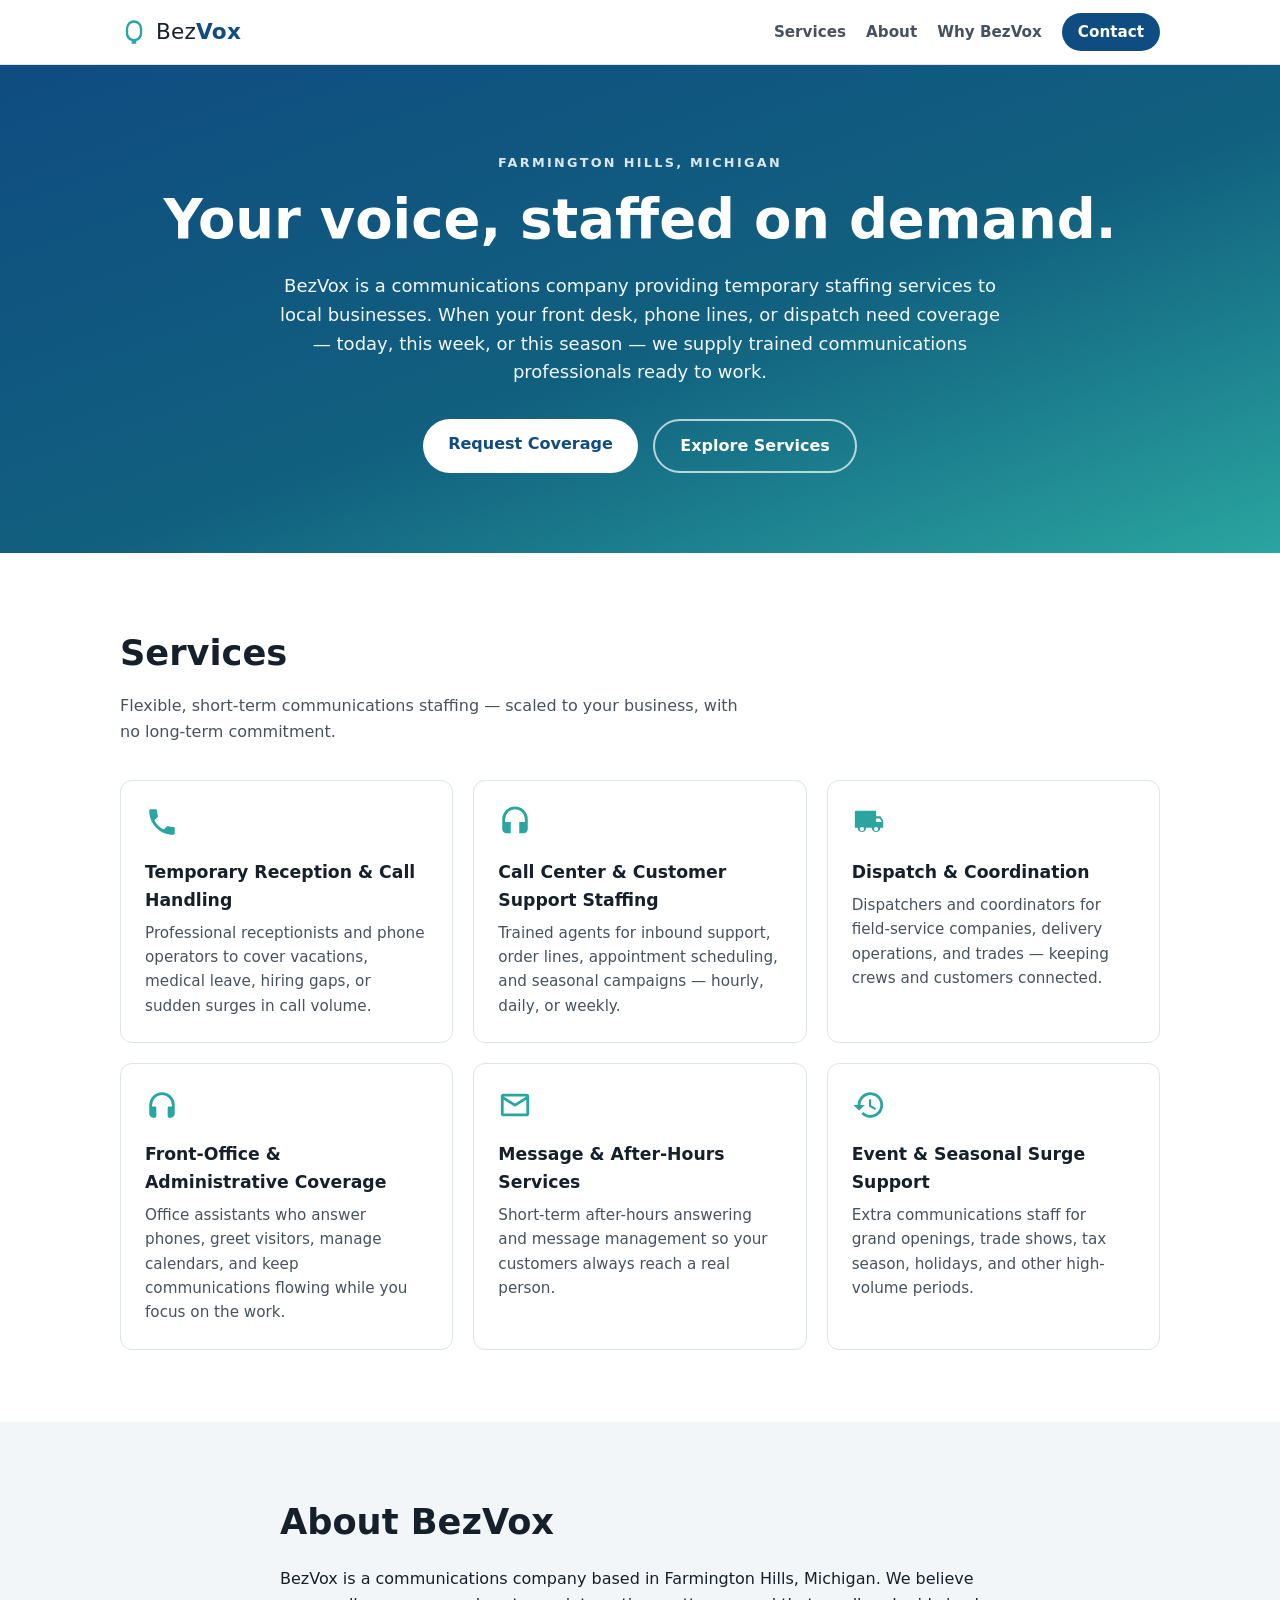
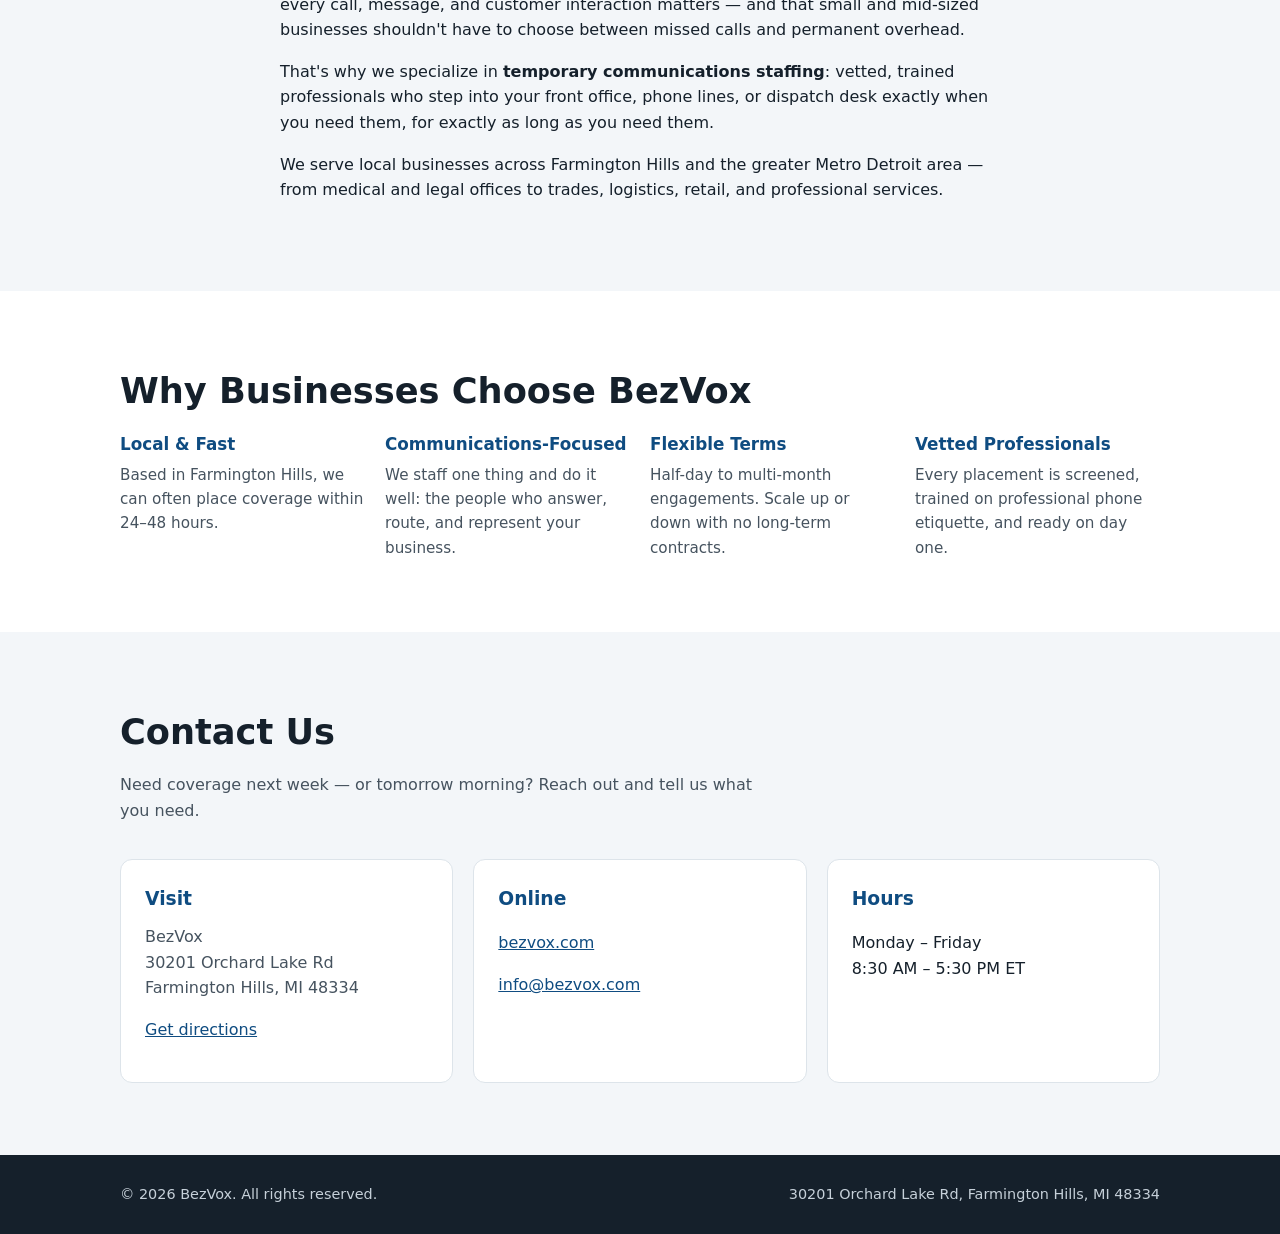
==== index.html @ b06e6fa8 "feat: add initial BezVox marketing website with GitHub Pages deploy Co-authored-by: Copilot <2235562" ====
<!DOCTYPE html>
<html lang="en">
<head>
  <meta charset="UTF-8" />
  <meta name="viewport" content="width=device-width, initial-scale=1.0" />
  <title>BezVox — Communications & Temp Staffing for Local Businesses | Farmington Hills, MI</title>
  <meta name="description" content="BezVox is a Farmington Hills, Michigan communications company providing temporary staffing and communications services to local businesses. Call-handling, reception, dispatch, and telecom support — on demand." />
  <link rel="canonical" href="https://bezvox.com/" />
  <link rel="stylesheet" href="assets/styles.css" />
  <script type="application/ld+json">
  {
    "@context": "https://schema.org",
    "@type": "LocalBusiness",
    "name": "BezVox",
    "description": "Communications company offering temporary staffing services to local businesses.",
    "url": "https://bezvox.com",
    "address": {
      "@type": "PostalAddress",
      "streetAddress": "30201 Orchard Lake Rd",
      "addressLocality": "Farmington Hills",
      "addressRegion": "MI",
      "postalCode": "48334",
      "addressCountry": "US"
    },
    "areaServed": "Metro Detroit, Michigan"
  }
  </script>
</head>
<body>
  <header class="site-header">
    <div class="container nav-wrap">
      <a class="brand" href="#top">
        <svg class="brand-mark" viewBox="0 0 24 24" aria-hidden="true"><path fill="currentColor" d="M12 2a7 7 0 0 0-7 7v4a7 7 0 0 0 5 6.71V22h4v-2.29A7 7 0 0 0 19 13V9a7 7 0 0 0-7-7Zm0 2a5 5 0 0 1 5 5v4a5 5 0 0 1-10 0V9a5 5 0 0 1 5-5Z"/></svg>
        <span>Bez<strong>Vox</strong></span>
      </a>
      <nav class="site-nav" aria-label="Primary">
        <a href="#services">Services</a>
        <a href="#about">About</a>
        <a href="#why">Why BezVox</a>
        <a href="#contact" class="nav-cta">Contact</a>
      </nav>
    </div>
  </header>

  <main id="top">
    <section class="hero">
      <div class="container">
        <p class="eyebrow">Farmington Hills, Michigan</p>
        <h1>Your voice, staffed on demand.</h1>
        <p class="lede">BezVox is a communications company providing temporary staffing services to local businesses. When your front desk, phone lines, or dispatch need coverage — today, this week, or this season — we supply trained communications professionals ready to work.</p>
        <div class="hero-actions">
          <a class="btn btn-primary" href="#contact">Request Coverage</a>
          <a class="btn btn-ghost" href="#services">Explore Services</a>
        </div>
      </div>
    </section>

    <section id="services" class="section">
      <div class="container">
        <h2>Services</h2>
        <p class="section-intro">Flexible, short-term communications staffing — scaled to your business, with no long-term commitment.</p>
        <div class="grid">
          <article class="card">
            <svg class="card-icon" viewBox="0 0 24 24" aria-hidden="true"><path fill="currentColor" d="M6.62 10.79a15.05 15.05 0 0 0 6.59 6.59l2.2-2.2a1 1 0 0 1 1.02-.24c1.12.37 2.33.57 3.57.57a1 1 0 0 1 1 1V20a1 1 0 0 1-1 1C10.61 21 3 13.39 3 4a1 1 0 0 1 1-1h3.5a1 1 0 0 1 1 1c0 1.24.2 2.45.57 3.57a1 1 0 0 1-.25 1.02l-2.2 2.2Z"/></svg>
            <h3>Temporary Reception & Call Handling</h3>
            <p>Professional receptionists and phone operators to cover vacations, medical leave, hiring gaps, or sudden surges in call volume.</p>
          </article>
          <article class="card">
            <svg class="card-icon" viewBox="0 0 24 24" aria-hidden="true"><path fill="currentColor" d="M12 1a9 9 0 0 0-9 9v7a3 3 0 0 0 3 3h3v-8H5v-2a7 7 0 0 1 14 0v2h-4v8h3a3 3 0 0 0 3-3v-7a9 9 0 0 0-9-9Z"/></svg>
            <h3>Call Center & Customer Support Staffing</h3>
            <p>Trained agents for inbound support, order lines, appointment scheduling, and seasonal campaigns — hourly, daily, or weekly.</p>
          </article>
          <article class="card">
            <svg class="card-icon" viewBox="0 0 24 24" aria-hidden="true"><path fill="currentColor" d="M20 8h-3V4H3a1 1 0 0 0-1 1v11h2a3 3 0 0 0 6 0h4a3 3 0 0 0 6 0h2v-5l-2-3ZM7 18.5A1.5 1.5 0 1 1 8.5 17 1.5 1.5 0 0 1 7 18.5Zm10 0A1.5 1.5 0 1 1 18.5 17 1.5 1.5 0 0 1 17 18.5ZM17 12V9.5h2.5l1.66 2.5H17Z"/></svg>
            <h3>Dispatch & Coordination</h3>
            <p>Dispatchers and coordinators for field-service companies, delivery operations, and trades — keeping crews and customers connected.</p>
          </article>
          <article class="card">
            <svg class="card-icon" viewBox="0 0 24 24" aria-hidden="true"><path fill="currentColor" d="M12 3a9 9 0 0 0-9 9v6a3 3 0 0 0 3 3h1a1 1 0 0 0 1-1v-6a1 1 0 0 0-1-1H5v-1a7 7 0 0 1 14 0v1h-2a1 1 0 0 0-1 1v6a1 1 0 0 0 1 1h1a3 3 0 0 0 3-3v-6a9 9 0 0 0-9-9Z"/></svg>
            <h3>Front-Office & Administrative Coverage</h3>
            <p>Office assistants who answer phones, greet visitors, manage calendars, and keep communications flowing while you focus on the work.</p>
          </article>
          <article class="card">
            <svg class="card-icon" viewBox="0 0 24 24" aria-hidden="true"><path fill="currentColor" d="M4 4h16a2 2 0 0 1 2 2v12a2 2 0 0 1-2 2H4a2 2 0 0 1-2-2V6a2 2 0 0 1 2-2Zm0 4.24V18h16V8.24l-8 5-8-5ZM20 6H4l8 5 8-5Z"/></svg>
            <h3>Message & After-Hours Services</h3>
            <p>Short-term after-hours answering and message management so your customers always reach a real person.</p>
          </article>
          <article class="card">
            <svg class="card-icon" viewBox="0 0 24 24" aria-hidden="true"><path fill="currentColor" d="M13 3a9 9 0 0 0-9 9H1l3.89 3.89.07.14L9 12H6a7 7 0 1 1 2.05 4.95l-1.42 1.42A9 9 0 1 0 13 3Zm-1 5v5l4.25 2.52.75-1.23-3.5-2.08V8H12Z"/></svg>
            <h3>Event & Seasonal Surge Support</h3>
            <p>Extra communications staff for grand openings, trade shows, tax season, holidays, and other high-volume periods.</p>
          </article>
        </div>
      </div>
    </section>

    <section id="about" class="section section-alt">
      <div class="container narrow">
        <h2>About BezVox</h2>
        <p>BezVox is a communications company based in Farmington Hills, Michigan. We believe every call, message, and customer interaction matters — and that small and mid-sized businesses shouldn't have to choose between missed calls and permanent overhead.</p>
        <p>That's why we specialize in <strong>temporary communications staffing</strong>: vetted, trained professionals who step into your front office, phone lines, or dispatch desk exactly when you need them, for exactly as long as you need them.</p>
        <p>We serve local businesses across Farmington Hills and the greater Metro Detroit area — from medical and legal offices to trades, logistics, retail, and professional services.</p>
      </div>
    </section>

    <section id="why" class="section">
      <div class="container">
        <h2>Why Businesses Choose BezVox</h2>
        <div class="grid grid-4">
          <div class="feature">
            <h3>Local & Fast</h3>
            <p>Based in Farmington Hills, we can often place coverage within 24–48 hours.</p>
          </div>
          <div class="feature">
            <h3>Communications-Focused</h3>
            <p>We staff one thing and do it well: the people who answer, route, and represent your business.</p>
          </div>
          <div class="feature">
            <h3>Flexible Terms</h3>
            <p>Half-day to multi-month engagements. Scale up or down with no long-term contracts.</p>
          </div>
          <div class="feature">
            <h3>Vetted Professionals</h3>
            <p>Every placement is screened, trained on professional phone etiquette, and ready on day one.</p>
          </div>
        </div>
      </div>
    </section>

    <section id="contact" class="section section-contact">
      <div class="container">
        <h2>Contact Us</h2>
        <p class="section-intro">Need coverage next week — or tomorrow morning? Reach out and tell us what you need.</p>
        <div class="contact-grid">
          <div class="contact-card">
            <h3>Visit</h3>
            <address>
              BezVox<br />
              30201 Orchard Lake Rd<br />
              Farmington Hills, MI 48334
            </address>
            <p><a href="https://www.google.com/maps/search/?api=1&query=30201+Orchard+Lake+Rd%2C+Farmington+Hills%2C+MI+48334" rel="noopener" target="_blank">Get directions</a></p>
          </div>
          <div class="contact-card">
            <h3>Online</h3>
            <p><a href="https://bezvox.com">bezvox.com</a></p>
            <p><a href="mailto:info@bezvox.com">info@bezvox.com</a></p>
          </div>
          <div class="contact-card">
            <h3>Hours</h3>
            <p>Monday – Friday<br />8:30 AM – 5:30 PM ET</p>
          </div>
        </div>
      </div>
    </section>
  </main>

  <footer class="site-footer">
    <div class="container footer-wrap">
      <p>© <span id="year"></span> BezVox. All rights reserved.</p>
      <p>30201 Orchard Lake Rd, Farmington Hills, MI 48334</p>
    </div>
  </footer>

  <script>document.getElementById('year').textContent = new Date().getFullYear();</script>
</body>
</html>
---- assets/styles.css ----
:root {
  --ink: #15202b;
  --ink-soft: #46535f;
  --brand: #0f4c81;
  --brand-dark: #0a3a63;
  --accent: #2aa5a0;
  --bg: #ffffff;
  --bg-alt: #f3f6f9;
  --border: #dde4ea;
  --radius: 12px;
}

* { box-sizing: border-box; }

html { scroll-behavior: smooth; }

body {
  margin: 0;
  font-family: "Segoe UI", system-ui, -apple-system, Roboto, "Helvetica Neue", Arial, sans-serif;
  color: var(--ink);
  background: var(--bg);
  line-height: 1.6;
}

.container {
  max-width: 1080px;
  margin: 0 auto;
  padding: 0 1.25rem;
}

.container.narrow { max-width: 760px; }

/* Header */
.site-header {
  position: sticky;
  top: 0;
  z-index: 10;
  background: rgba(255, 255, 255, 0.95);
  backdrop-filter: blur(6px);
  border-bottom: 1px solid var(--border);
}

.nav-wrap {
  display: flex;
  align-items: center;
  justify-content: space-between;
  min-height: 64px;
}

.brand {
  display: inline-flex;
  align-items: center;
  gap: 0.5rem;
  font-size: 1.35rem;
  text-decoration: none;
  color: var(--ink);
  letter-spacing: 0.01em;
}

.brand strong { color: var(--brand); }

.brand-mark {
  width: 28px;
  height: 28px;
  color: var(--accent);
}

.site-nav {
  display: flex;
  align-items: center;
  gap: 1.25rem;
}

.site-nav a {
  text-decoration: none;
  color: var(--ink-soft);
  font-weight: 600;
  font-size: 0.95rem;
}

.site-nav a:hover { color: var(--brand); }

.nav-cta {
  background: var(--brand);
  color: #fff !important;
  padding: 0.45rem 1rem;
  border-radius: 999px;
}

.nav-cta:hover { background: var(--brand-dark); }

/* Hero */
.hero {
  background: linear-gradient(160deg, #0f4c81 0%, #11607f 55%, #2aa5a0 100%);
  color: #fff;
  padding: 5.5rem 0 5rem;
  text-align: center;
}

.eyebrow {
  text-transform: uppercase;
  letter-spacing: 0.18em;
  font-size: 0.8rem;
  font-weight: 700;
  opacity: 0.85;
  margin: 0 0 1rem;
}

.hero h1 {
  font-size: clamp(2.1rem, 5vw, 3.4rem);
  line-height: 1.15;
  margin: 0 0 1.25rem;
}

.lede {
  max-width: 720px;
  margin: 0 auto 2rem;
  font-size: 1.125rem;
  opacity: 0.95;
}

.hero-actions {
  display: flex;
  gap: 0.9rem;
  justify-content: center;
  flex-wrap: wrap;
}

.btn {
  display: inline-block;
  padding: 0.75rem 1.6rem;
  border-radius: 999px;
  font-weight: 700;
  text-decoration: none;
  transition: transform 120ms ease, background 120ms ease;
}

.btn:hover { transform: translateY(-1px); }

.btn-primary {
  background: #fff;
  color: var(--brand);
}

.btn-ghost {
  border: 2px solid rgba(255, 255, 255, 0.7);
  color: #fff;
}

/* Sections */
.section { padding: 4.5rem 0; }

.section-alt { background: var(--bg-alt); }

.section h2 {
  font-size: clamp(1.6rem, 3vw, 2.2rem);
  margin: 0 0 0.75rem;
}

.section-intro {
  color: var(--ink-soft);
  max-width: 640px;
  margin: 0 0 2.25rem;
}

/* Cards */
.grid {
  display: grid;
  grid-template-columns: repeat(auto-fit, minmax(280px, 1fr));
  gap: 1.25rem;
}

.grid-4 { grid-template-columns: repeat(auto-fit, minmax(220px, 1fr)); }

.card {
  background: #fff;
  border: 1px solid var(--border);
  border-radius: var(--radius);
  padding: 1.5rem;
  transition: box-shadow 150ms ease, transform 150ms ease;
}

.card:hover {
  box-shadow: 0 10px 30px rgba(15, 76, 129, 0.12);
  transform: translateY(-2px);
}

.card-icon {
  width: 34px;
  height: 34px;
  color: var(--accent);
}

.card h3 {
  margin: 0.75rem 0 0.4rem;
  font-size: 1.08rem;
}

.card p {
  margin: 0;
  color: var(--ink-soft);
  font-size: 0.95rem;
}

.feature h3 {
  margin: 0 0 0.3rem;
  font-size: 1.05rem;
  color: var(--brand);
}

.feature p {
  margin: 0;
  color: var(--ink-soft);
  font-size: 0.95rem;
}

/* Contact */
.section-contact { background: var(--bg-alt); }

.contact-grid {
  display: grid;
  grid-template-columns: repeat(auto-fit, minmax(240px, 1fr));
  gap: 1.25rem;
}

.contact-card {
  background: #fff;
  border: 1px solid var(--border);
  border-radius: var(--radius);
  padding: 1.5rem;
}

.contact-card h3 {
  margin: 0 0 0.6rem;
  color: var(--brand);
}

.contact-card address {
  font-style: normal;
  color: var(--ink-soft);
}

.contact-card a { color: var(--brand); }

/* Footer */
.site-footer {
  background: var(--ink);
  color: #c6d0d9;
  padding: 1.75rem 0;
  font-size: 0.9rem;
}

.footer-wrap {
  display: flex;
  justify-content: space-between;
  flex-wrap: wrap;
  gap: 0.5rem;
}

.footer-wrap p { margin: 0; }

@media (max-width: 640px) {
  .site-nav { gap: 0.8rem; font-size: 0.85rem; }
  .hero { padding: 4rem 0 3.5rem; }
}
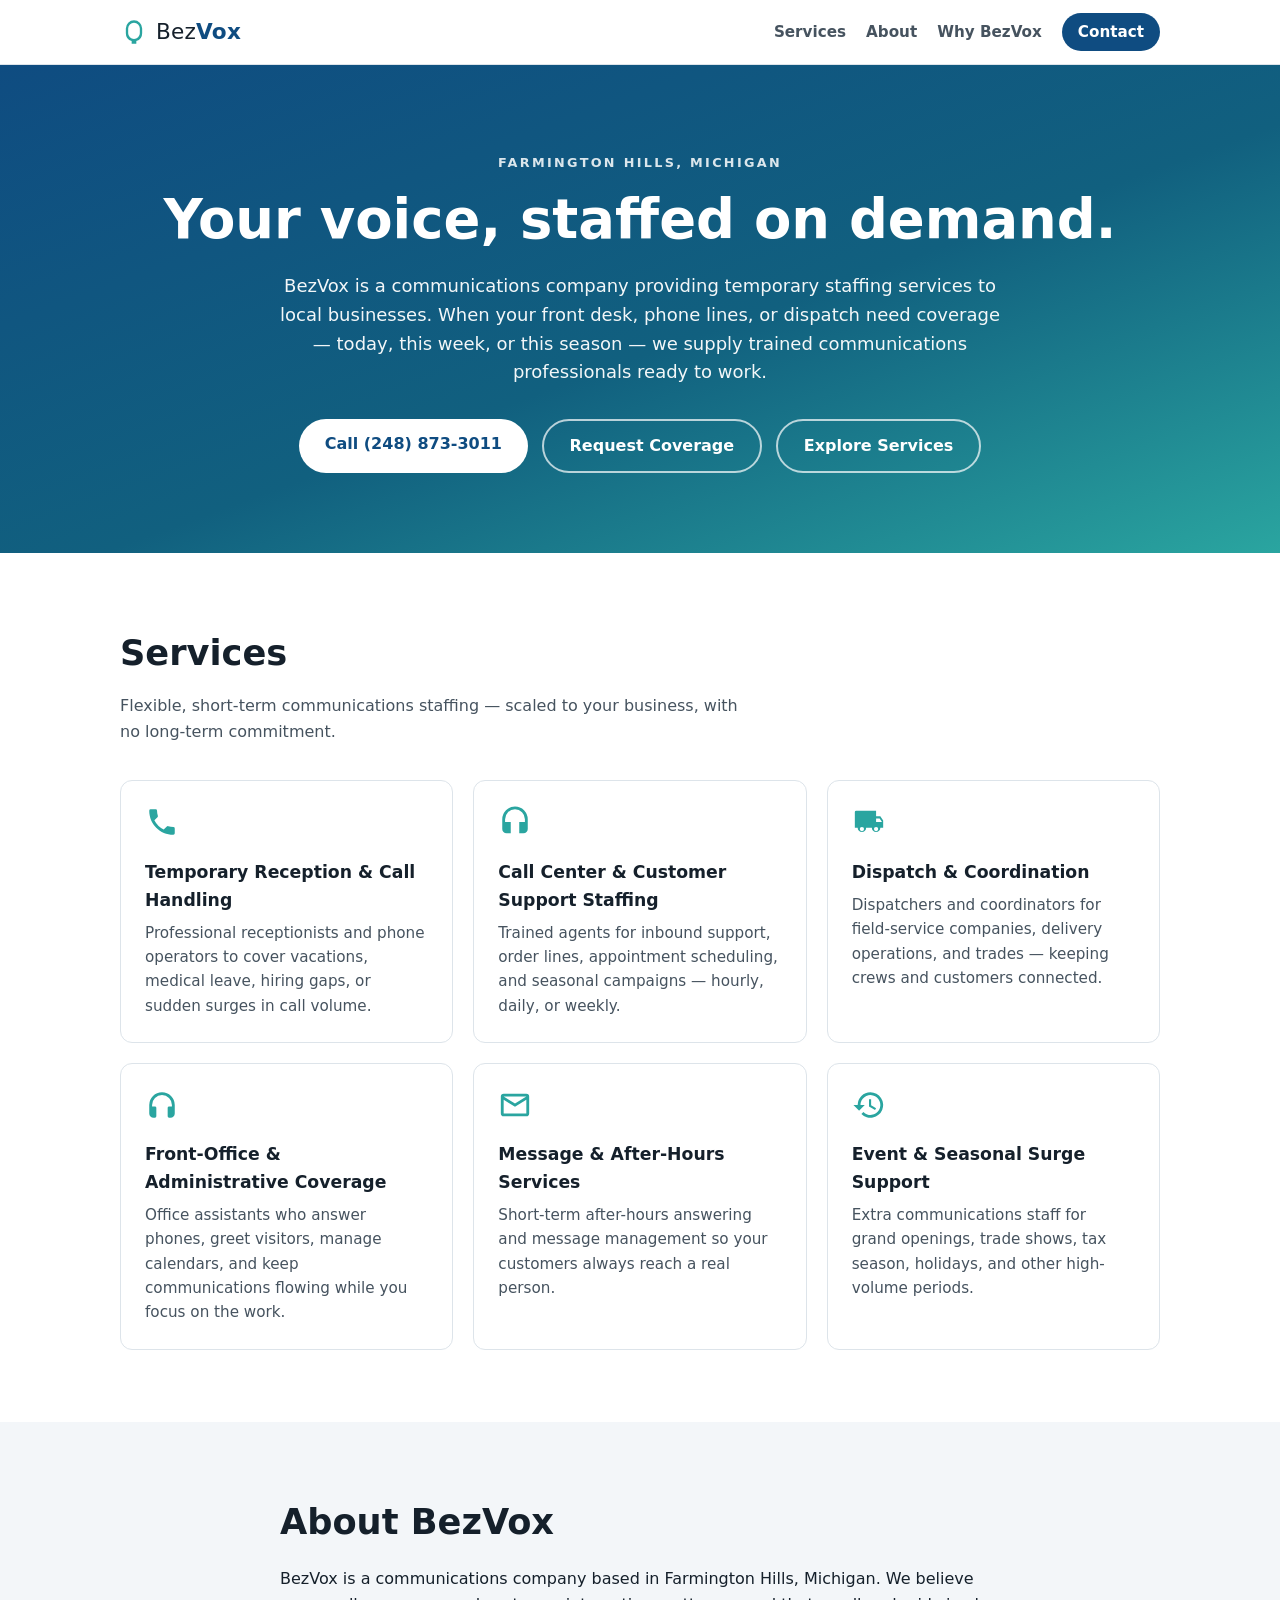
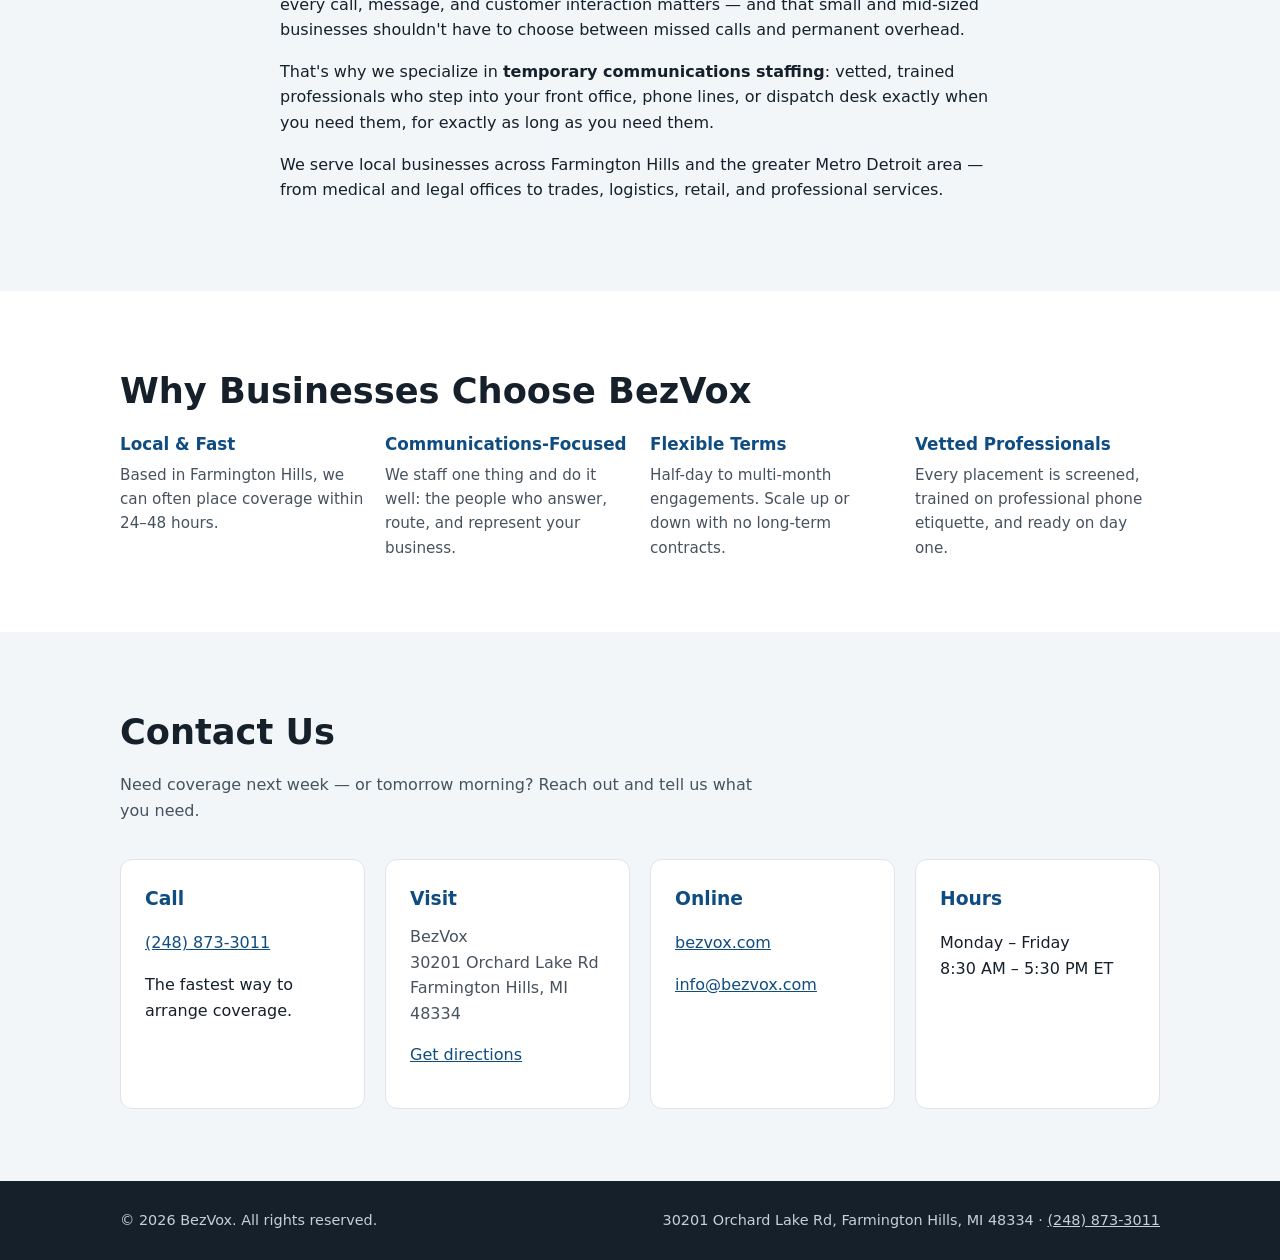
==== commit f2d1ba70: "chore: add contact phone number (248) 873-3011 Co-authored-by: Copilot <223556219+Copilot@users.nore" ====
--- a/index.html
+++ b/index.html
@@ -14,6 +14,7 @@
     "name": "BezVox",
     "description": "Communications company offering temporary staffing services to local businesses.",
     "url": "https://bezvox.com",
+    "telephone": "+12488733011",
     "address": {
       "@type": "PostalAddress",
       "streetAddress": "30201 Orchard Lake Rd",
@@ -49,7 +50,8 @@
         <h1>Your voice, staffed on demand.</h1>
         <p class="lede">BezVox is a communications company providing temporary staffing services to local businesses. When your front desk, phone lines, or dispatch need coverage — today, this week, or this season — we supply trained communications professionals ready to work.</p>
         <div class="hero-actions">
-          <a class="btn btn-primary" href="#contact">Request Coverage</a>
+          <a class="btn btn-primary" href="tel:+12488733011">Call (248) 873-3011</a>
+          <a class="btn btn-ghost" href="#contact">Request Coverage</a>
           <a class="btn btn-ghost" href="#services">Explore Services</a>
         </div>
       </div>
@@ -133,6 +135,11 @@
         <p class="section-intro">Need coverage next week — or tomorrow morning? Reach out and tell us what you need.</p>
         <div class="contact-grid">
           <div class="contact-card">
+            <h3>Call</h3>
+            <p><a href="tel:+12488733011">(248) 873-3011</a></p>
+            <p>The fastest way to arrange coverage.</p>
+          </div>
+          <div class="contact-card">
             <h3>Visit</h3>
             <address>
               BezVox<br />
@@ -158,7 +165,7 @@
   <footer class="site-footer">
     <div class="container footer-wrap">
       <p>© <span id="year"></span> BezVox. All rights reserved.</p>
-      <p>30201 Orchard Lake Rd, Farmington Hills, MI 48334</p>
+      <p>30201 Orchard Lake Rd, Farmington Hills, MI 48334 · <a href="tel:+12488733011" style="color: inherit;">(248) 873-3011</a></p>
     </div>
   </footer>
 
